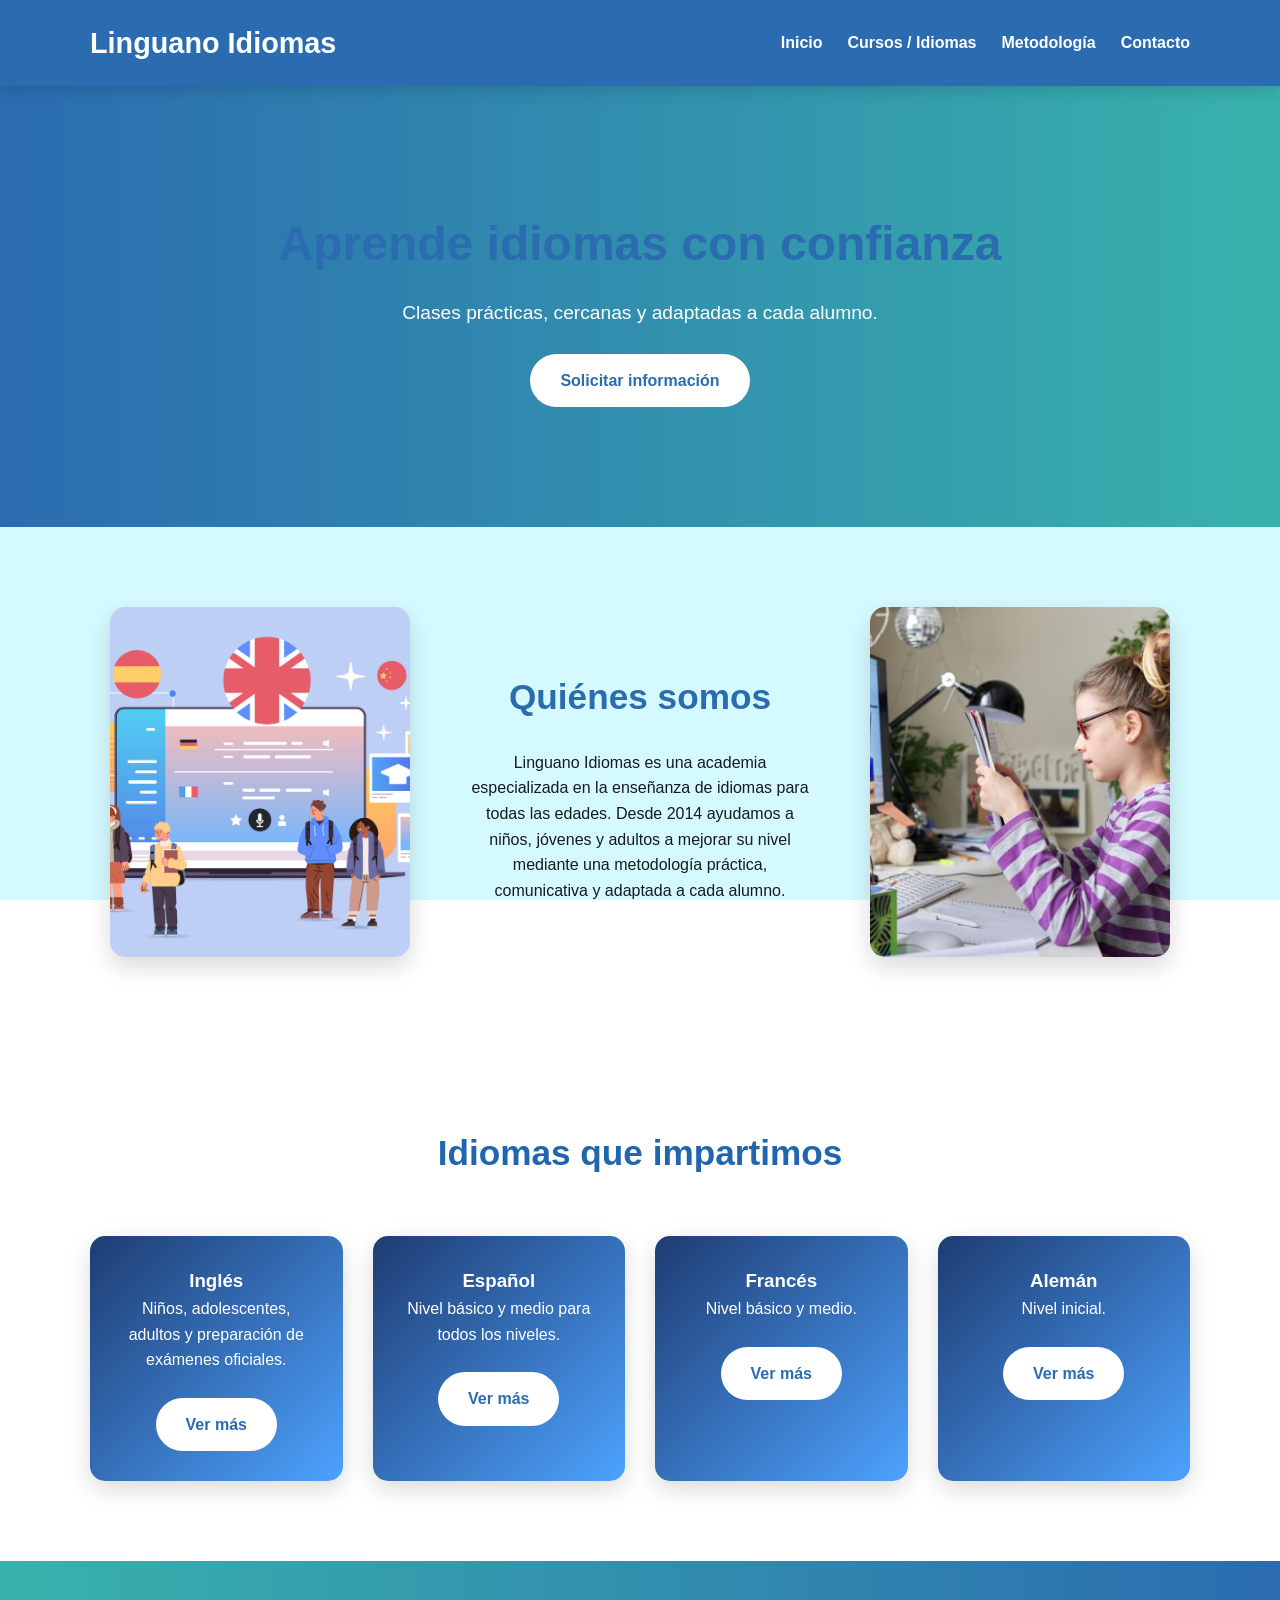
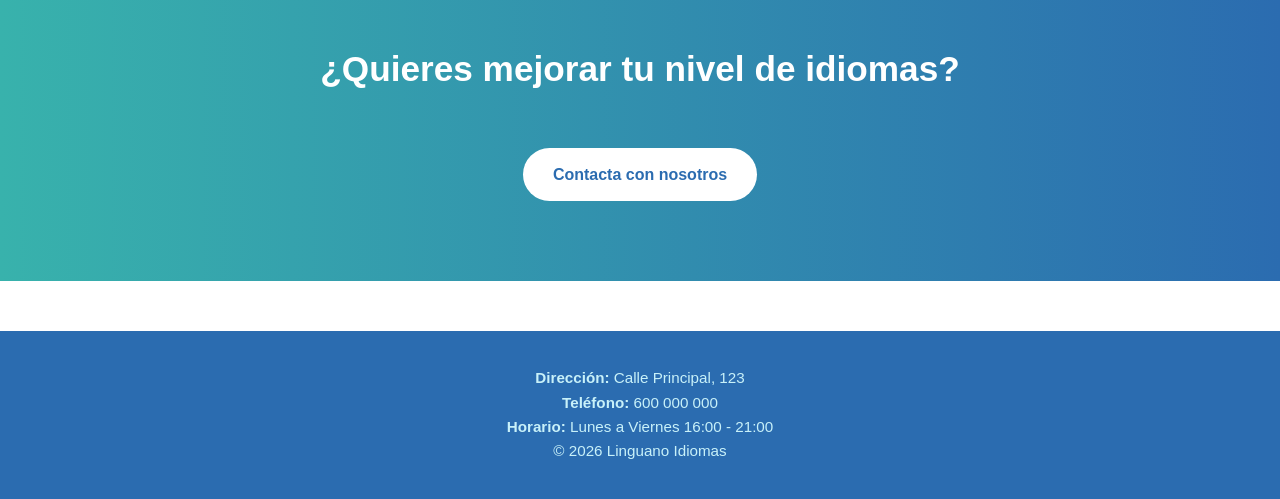
==== index.html @ e3bc6865 "Update index.html" ====
<!DOCTYPE html>
<html lang="es">
<head>
    <meta charset="UTF-8">
    <meta name="viewport" content="width=device-width, initial-scale=1.0">
    <title>Linguano Idiomas</title>
    <link rel="stylesheet" href="CSS/styles.css">
</head>
<body>
<header class="header">
    <div class="container">
        <a href="index.html" class="logo">Linguano Idiomas</a>
        <ul class="nav">
            <li><a href="index.html">Inicio</a></li>
            <li><a href="cursos.html">Cursos / Idiomas</a></li>
            <li><a href="metodologia.html">Metodología</a></li>
            <li><a href="contacto.html">Contacto</a></li>
        </ul>
    </div>
</header>

<section class="hero">
    <div class="container">
        <h2>Aprende idiomas con confianza</h2>
        <p>Clases prácticas, cercanas y adaptadas a cada alumno.</p>
        <a href="contacto.html" class="btn">Solicitar información</a>
    </div>
</section>

<section class="about">
    <div class="container about-content">
        
        <div class="about-img left">
            <img src="Img.idiomas/quienessomos2.jpg" alt="Academia Linguano">
        </div>

        <div class="about-text">
            <h2>Quiénes somos</h2>
            <p>
                Linguano Idiomas es una academia especializada en la enseñanza de idiomas para todas las edades. 
                Desde 2014 ayudamos a niños, jóvenes y adultos a mejorar su nivel mediante una metodología práctica, comunicativa y adaptada a cada alumno.
            </p>
        </div>

        <div class="about-img right">
            <img src="Img.idiomas/quienessomos1.jpg" alt="Clases en Linguano">
        </div>

    </div>
</section>

<section class="languages">
    <div class="container">
        <h2>Idiomas que impartimos</h2>
        <div class="cards">
            <div class="card">
                <h3>Inglés</h3>
                <p>Niños, adolescentes, adultos y preparación de exámenes oficiales.</p>
                <a href="ingles.html" class="btn">Ver más</a>
            </div>
            <div class="card">
                <h3>Español</h3>
                <p>Nivel básico y medio para todos los niveles.</p>
                <a href="espanol.html" class="btn">Ver más</a>
            </div>
            <div class="card">
                <h3>Francés</h3>
                <p>Nivel básico y medio.</p>
                <a href="frances.html" class="btn">Ver más</a>
            </div>
            <div class="card">
                <h3>Alemán</h3>
                <p>Nivel inicial.</p>
                <a href="aleman.html" class="btn">Ver más</a>
            </div>
        </div>
    </div>
</section>

<section class="cta">
    <div class="container">
        <h2>¿Quieres mejorar tu nivel de idiomas?</h2>
        <a href="contacto.html" class="btn">Contacta con nosotros</a>
    </div>
</section>

<footer class="footer">
    <div class="container">
        <p><strong>Dirección:</strong> Calle Principal, 123</p>
        <p><strong>Teléfono:</strong> 600 000 000</p>
        <p><strong>Horario:</strong> Lunes a Viernes 16:00 - 21:00</p>
        <p>© 2026 Linguano Idiomas</p>
    </div>
</footer>
</body>

</html>
---- CSS/styles.css ----
* {
    margin: 0;
    padding: 0;
    box-sizing: border-box;
}

body {
    font-family: 'Segoe UI', Tahoma, Geneva, Verdana, sans-serif;
    line-height: 1.6;
    background: url("Img.idiomas/fondo.jpg") no-repeat center center/cover;
    color: #161b1c;
    position: relative;
}
body::before {
    content: "";
    position: fixed;
    inset: 0;
    background: rgba(207, 250, 255, 0.886);
    backdrop-filter: blur(6px);
    z-index: -1;
}

.container {
    width: 90%;
    max-width: 1100px;
    margin: auto;
}

.header {
    background: #2b6cb0;
    color: white;
    padding: 20px 0;
    position: sticky;
    top: 0;
    z-index: 100;
    box-shadow: 0 4px 15px rgba(0,0,0,0.15);
}

.header .container {
    display: flex;
    justify-content: space-between;
    align-items: center;
}

.logo {
    font-size: 1.8rem;
    font-weight: bold;
    color: #fff;
    text-decoration: none;
    transition: transform 0.3s ease;
}

.logo:hover {
    transform: scale(1.08);
}

.nav {
    list-style: none;
    display: flex;
    gap: 25px;
}

.nav a {
    color: white;
    text-decoration: none;
    font-weight: 600;
    position: relative;
}

.nav a::after {
    content: "";
    position: absolute;
    left: 0;
    bottom: -5px;
    width: 0%;
    height: 2px;
    background: white;
    transition: width 0.3s ease;
}

.nav a:hover::after {
    width: 100%;
}

.hero {
    background: linear-gradient(to right, #2b6cb0, #38b2ac);
    color: white;
    text-align: center;
    padding: 120px 20px;
}

.hero h2 {
    font-size: 3rem;
    margin-bottom: 15px;
    animation: fadeInDown 1s ease;
}

.hero p {
    font-size: 1.2rem;
    animation: fadeInUp 1s ease;
}

.btn {
    display: inline-block;
    background: white;
    color: #2b6cb0;
    padding: 14px 30px;
    margin-top: 25px;
    text-decoration: none;
    font-weight: bold;
    border-radius: 50px;
    transition: all 0.3s ease;
}

.btn:hover {
    background: #e6eefc;
    transform: translateY(-4px);
    box-shadow: 0 10px 25px rgba(0,0,0,0.2);
}

section {
    padding: 80px 0;
    text-align: center;
}

h2 {
    font-size: 2.2rem;
    margin-bottom: 25px;
    color: #2b6cb0;
}

.cards {
    display: grid;
    grid-template-columns: repeat(auto-fit, minmax(250px, 1fr));
    gap: 30px;
    margin-top: 40px;
}

.card {
    background: linear-gradient(135deg, #1e3c72, #4da3ff);
    border-radius: 15px;
    padding: 30px 25px; 
    box-shadow: 0 8px 25px rgba(0,0,0,0.15);
    transition: all 0.4s ease;
    cursor: pointer;
    position: relative;
    color: white;
}

.card img {
    width: 100%;
    height: 230px;
    object-fit: cover;
    display: block;
}

.card-content {
    padding: 20px;
}

.card:hover {
    transform: translateY(-12px) scale(1.04);
    box-shadow: 0 20px 45px rgba(0,0,0,0.18);
}

.cta {
    background: linear-gradient(to right, #38b2ac, #2b6cb0);
    color: rgb(203, 238, 236);
}

.cta h2 {
    color: white;
}

form {
    max-width: 600px;
    margin: 0 auto;
    display: flex;
    flex-direction: column;
    gap: 1.2rem;
}

input, textarea {
    padding: 0.9rem;
    border-radius: 10px;
    border: 1px solid #ccc;
    font-size: 1rem;
    transition: all 0.3s ease;
}

input:focus, textarea:focus {
    outline: none;
    border-color: #2b6cb0;
    box-shadow: 0 0 12px rgba(43,108,176,0.25);
}

button[type="submit"] {
    background: #2b6cb0;
    color: #c9eff3;
    padding: 0.9rem;
    border: none;
    border-radius: 50px;
    font-size: 1rem;
    cursor: pointer;
    transition: all 0.3s ease;
}

button[type="submit"]:hover {
    background: #38b2ac;
}

.footer {
    background: #2b6cb0;
    color: rgb(200, 241, 249);
    text-align: center;
    padding: 35px 0;
    font-size: 0.95rem;
    margin-top: 50px;
}

@keyframes fadeInDown {
    from {
        opacity: 0;
        transform: translateY(-30px);
    }
    to {
        opacity: 1;
        transform: translateY(0);
    }
}

@keyframes fadeInUp {
    from {
        opacity: 0;
        transform: translateY(30px);
    }
    to {
        opacity: 1;
        transform: translateY(0);
    }
}

@media (max-width: 768px) {
    .hero h2 {
        font-size: 2rem;
    }

    .header .container {
        flex-direction: column;
        gap: 15px;
    }

    .nav {
        flex-direction: column;
        align-items: center;
        gap: 12px;
    }
}

.about-content {
    display: flex;
    align-items: center;
    justify-content: space-between;
    gap: 40px;
}

.about-text {
    flex: 1;
    text-align: center;
}

.about-img {
    flex: 1;
}

.about-img img {
    width: 100%;
    max-width: 300px;
    height: 350px;
    object-fit: cover;
    border-radius: 15px;
    box-shadow: 0 10px 25px rgba(0,0,0,0.15);
    transition: transform 0.4s ease;
}

.about-img img:hover {
    transform: scale(1.05);
}

@media (max-width: 900px) {
    .about-content {
        flex-direction: column;
        text-align: center;
    }

    .about-img img {
        height: 250px;
    }
}

.back-arrow {
    position: fixed;
    top: 20px;
    left: 20px;
    background: #2b6cb0;
    color: white;
    font-size: 22px;
    width: 45px;
    height: 45px;
    display: flex;
    align-items: center;
    justify-content: center;
    border-radius: 50%;
    text-decoration: none;
    box-shadow: 0 6px 18px rgba(0,0,0,0.25);
    transition: all 0.3s ease;
    z-index: 999;
}

.back-home {
    position: fixed;
    top: 100px;
    left: 25px;
    width: 50px;
    height: 50px;
    border-radius: 50%;

    display: flex;
    align-items: center;
    justify-content: center;

    font-size: 22px;
    text-decoration: none;

    background: rgba(43, 108, 176, 0.85);
    color: white;

    backdrop-filter: blur(8px);
    box-shadow: 0 10px 25px rgba(0,0,0,0.25);

    transition: all 0.3s ease;
    z-index: 1000;
}

.back-home:hover {
    transform: translateX(-5px) scale(1.1);
    background: #38b2ac;
    box-shadow: 0 15px 35px rgba(0,0,0,0.35);
}

.back-home span {
    transform: translateX(-1px);
}
.languages h2 {
    color:  rgb(31, 101, 175);
    position: relative;
}

.languages h2::after {
    content: "";
    display: block;
    width: 60px;
    height: 3px;
    background: rgba(255,255,255,0.6);
    margin: 12px auto 0;
    border-radius: 3px;
}
.back-header {
    display: flex;
    align-items: center;
    justify-content: center;
    width: 38px;
    height: 38px;
    border-radius: 50%;
    background: rgba(255,255,255,0.15);
    font-size: 18px;
}

.values {
    background: rgba(255, 255, 255, 0.4);
    backdrop-filter: blur(4px);
}

.values h2 {
    color: #2b6cb0;
}
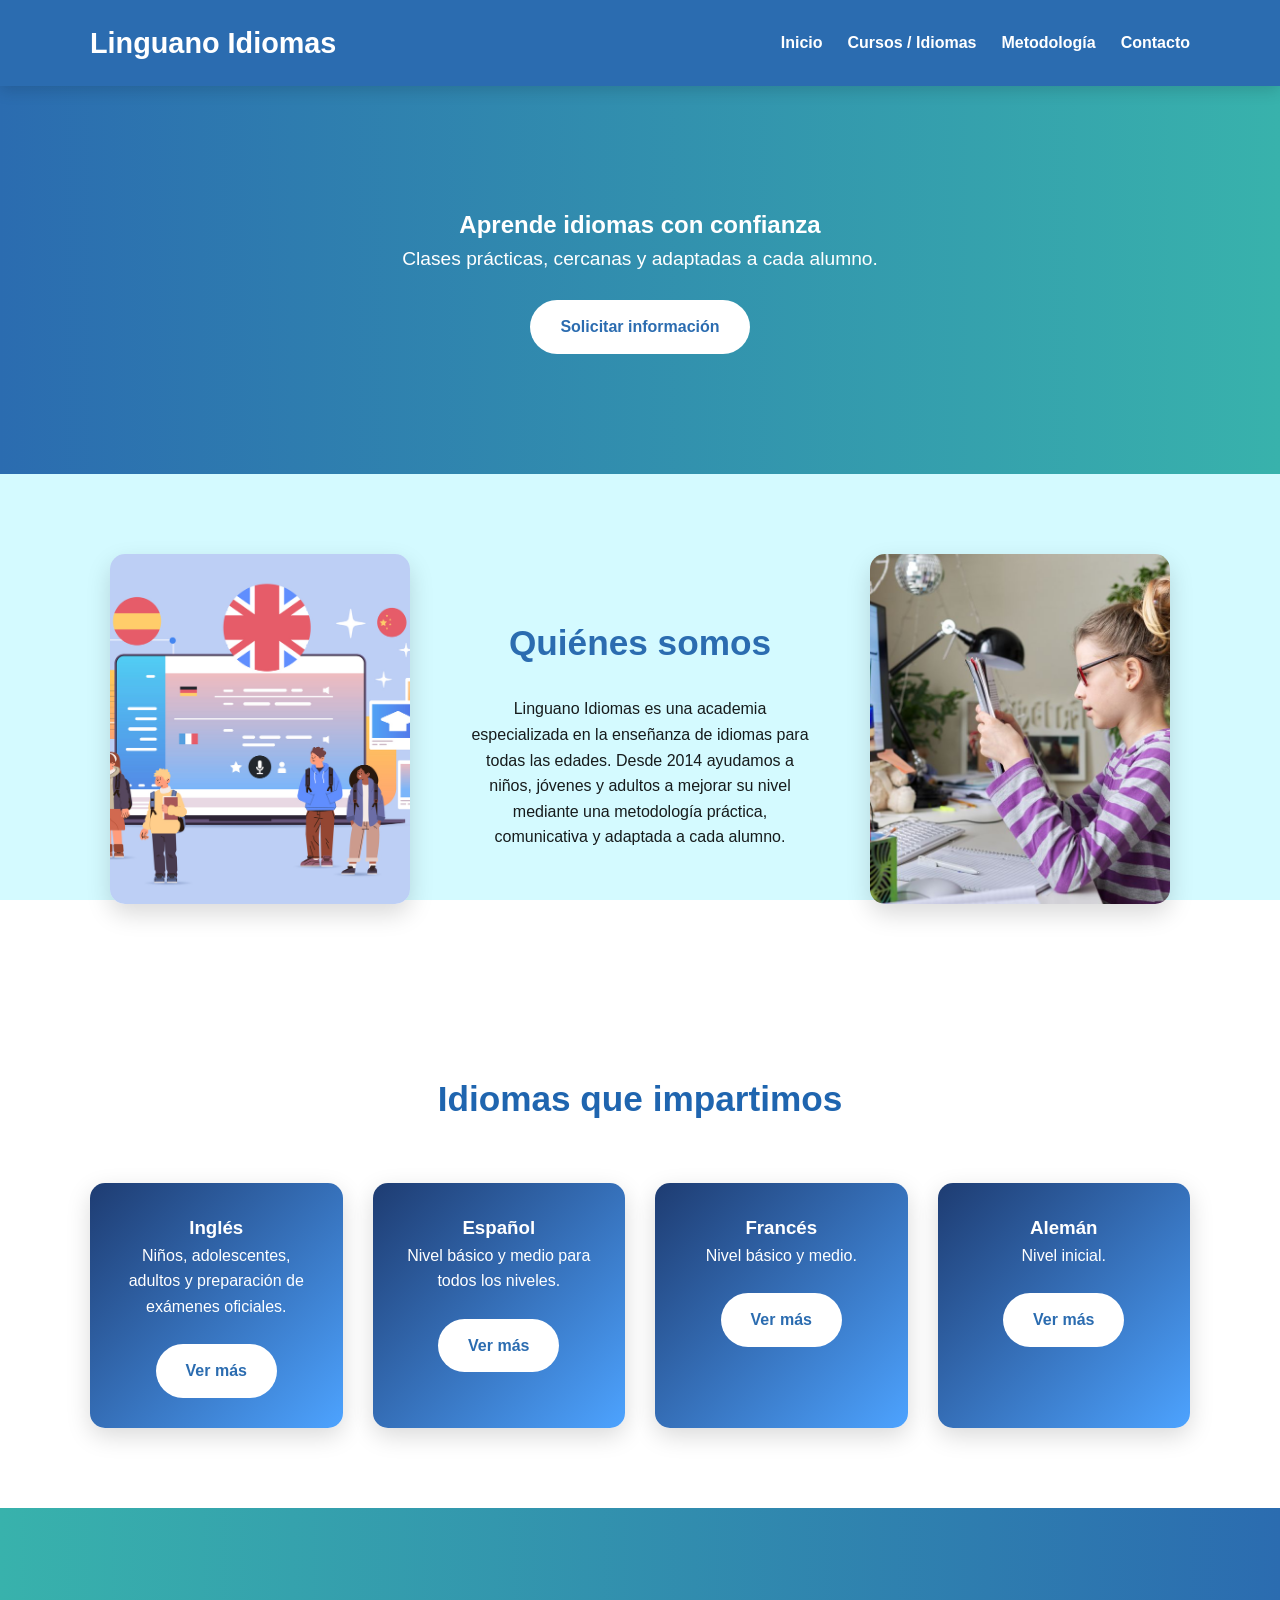
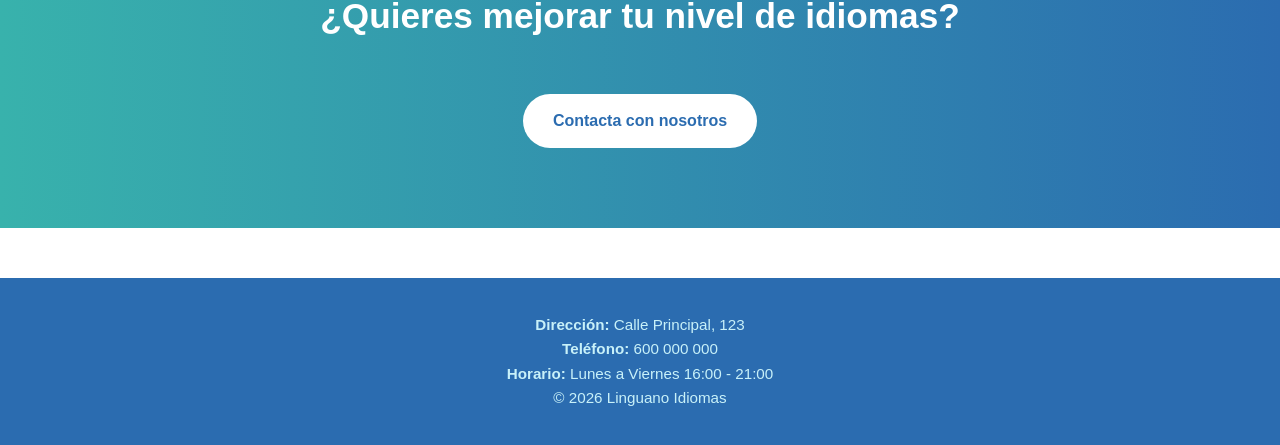
==== commit 7b804249: "Update index.html" ====
--- a/index.html
+++ b/index.html
@@ -21,7 +21,7 @@
 
 <section class="hero">
     <div class="container">
-        <h2>Aprende idiomas con confianza</h2>
+        <h1>Aprende idiomas con confianza</h1>
         <p>Clases prácticas, cercanas y adaptadas a cada alumno.</p>
         <a href="contacto.html" class="btn">Solicitar información</a>
     </div>
@@ -99,3 +99,4 @@
 
 
 
+
--- a/CSS/styles.css
+++ b/CSS/styles.css
@@ -383,4 +383,8 @@
 
 .values h2 {
     color: #2b6cb0;
-}+
+}
+.nav a:focus {
+   outline: 2px solid white;
+}
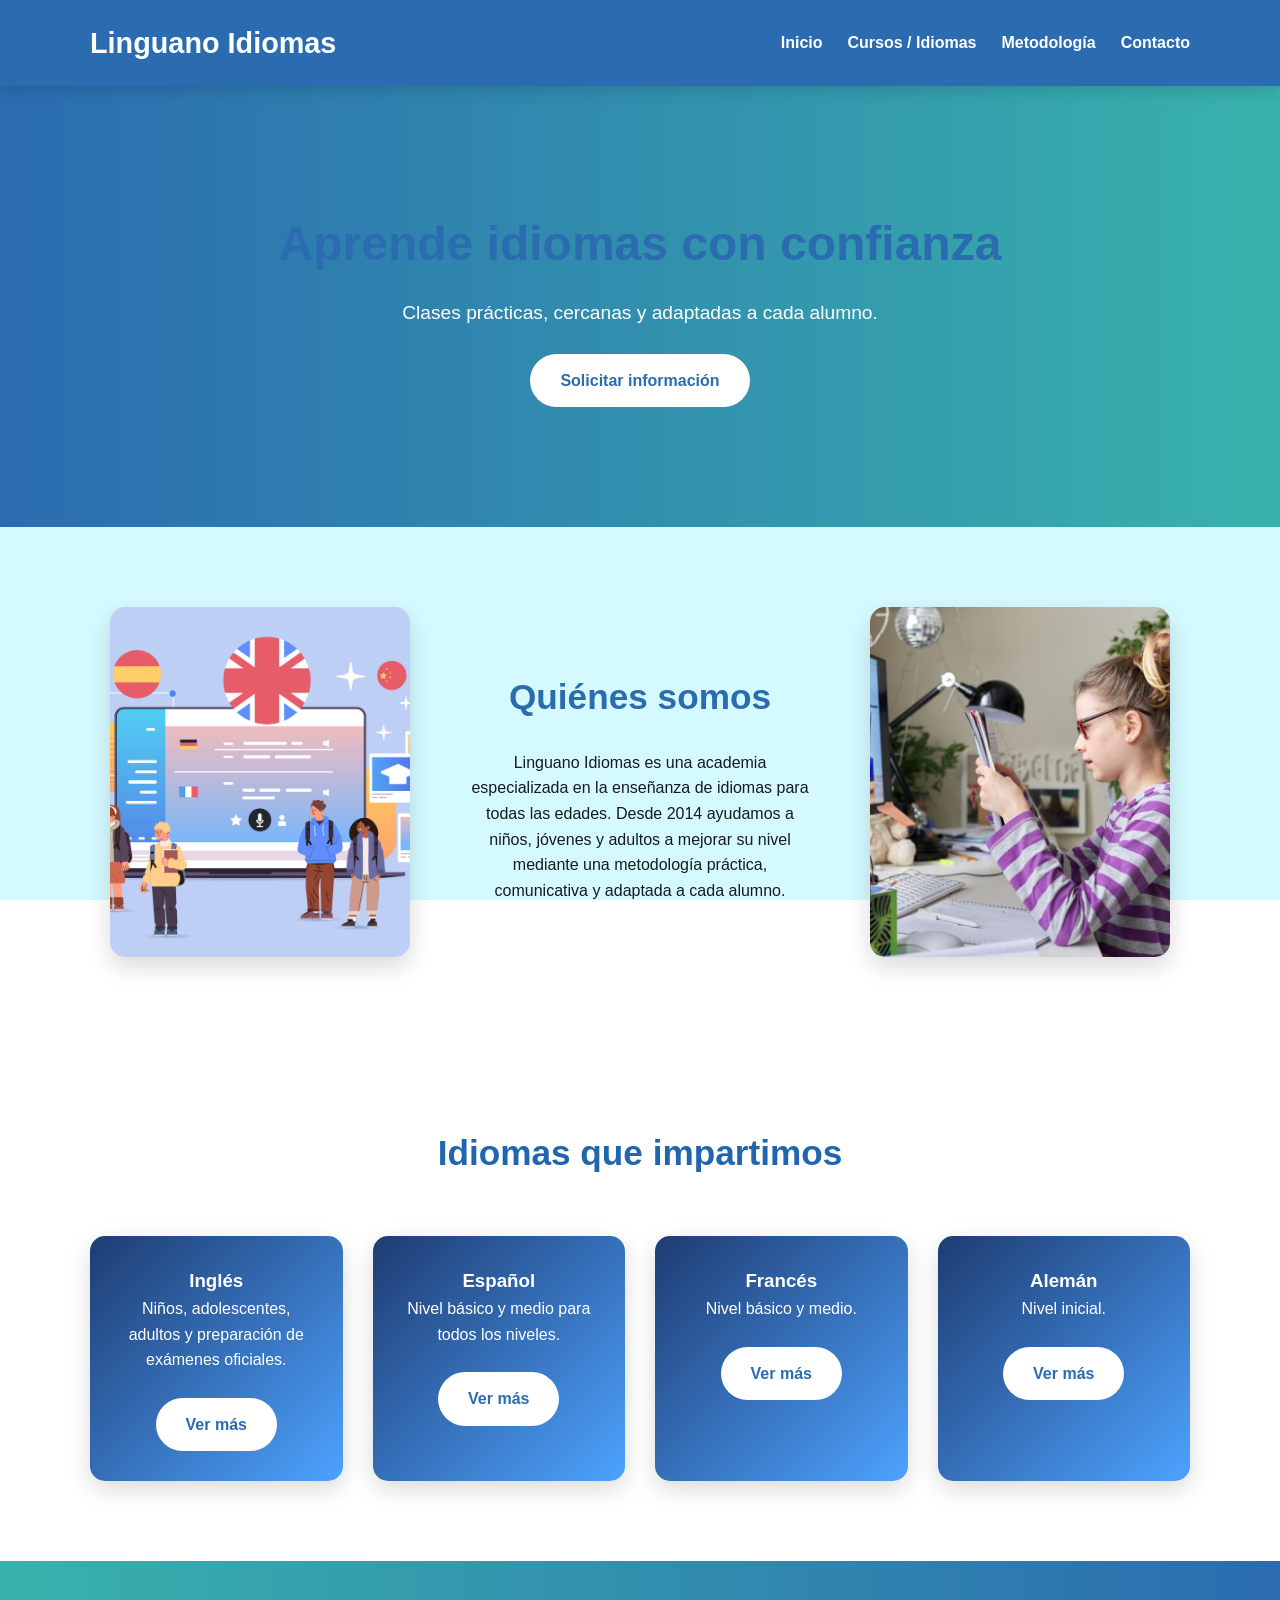
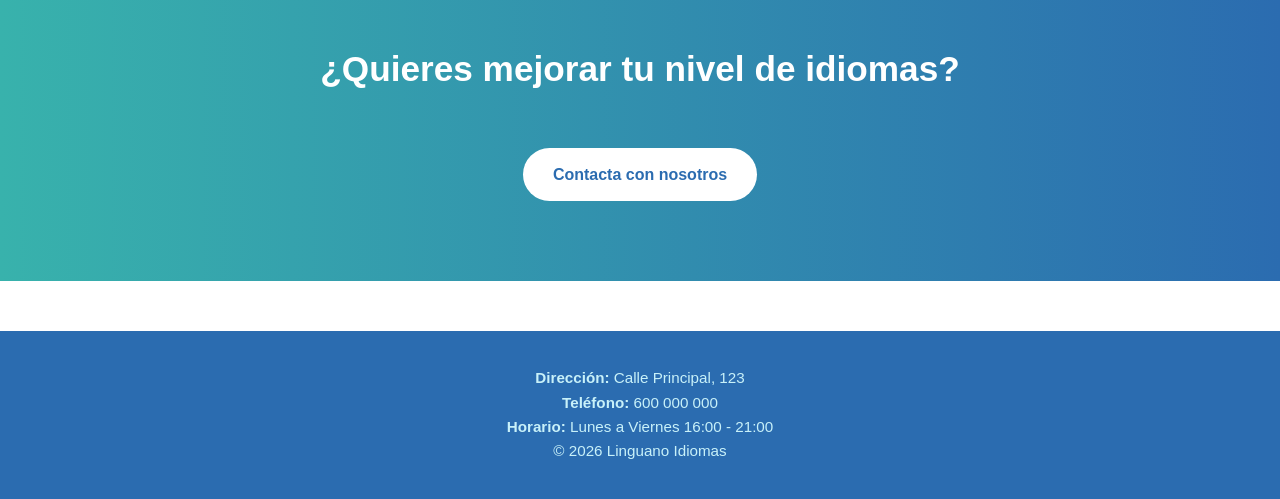
==== commit 36b7a760: "Update index.html" ====
--- a/index.html
+++ b/index.html
@@ -21,7 +21,7 @@
 
 <section class="hero">
     <div class="container">
-        <h1>Aprende idiomas con confianza</h1>
+        <h2>Aprende idiomas con confianza</h2>
         <p>Clases prácticas, cercanas y adaptadas a cada alumno.</p>
         <a href="contacto.html" class="btn">Solicitar información</a>
     </div>
@@ -100,3 +100,4 @@
 
 
 
+
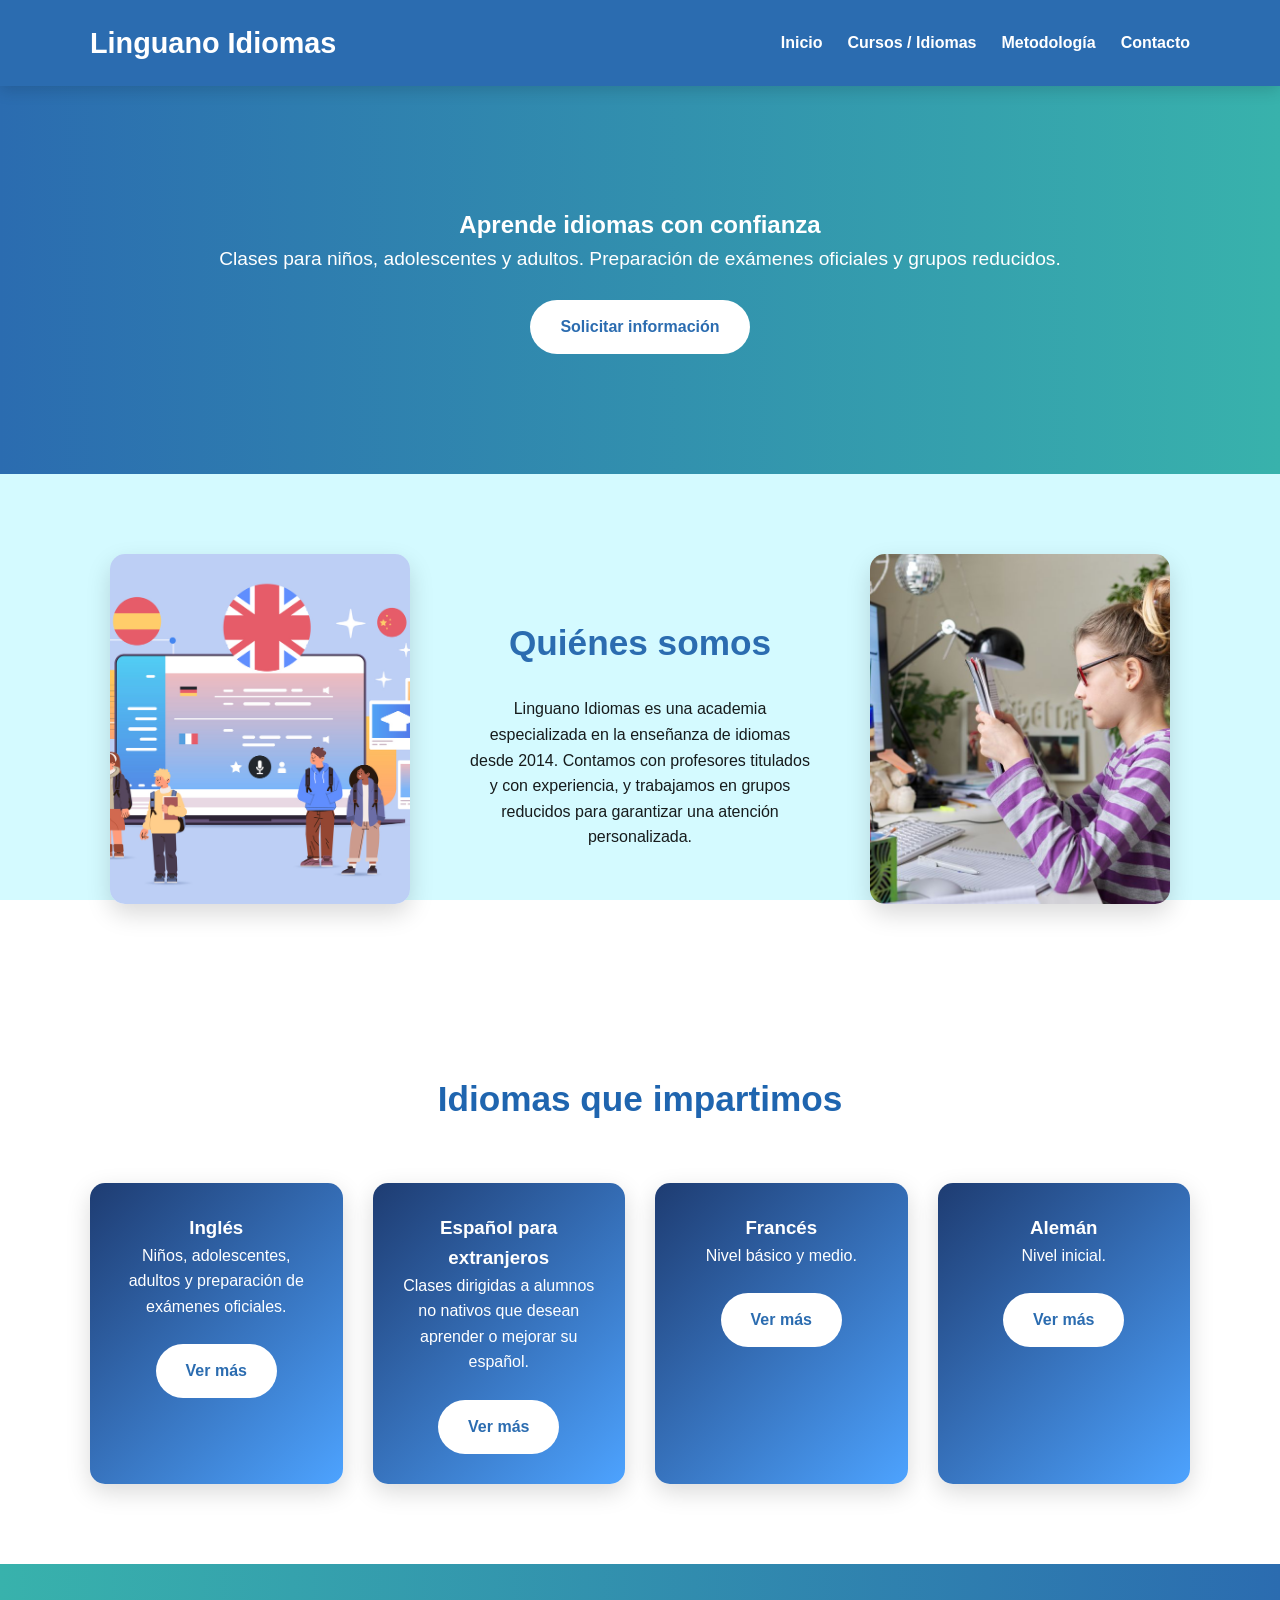
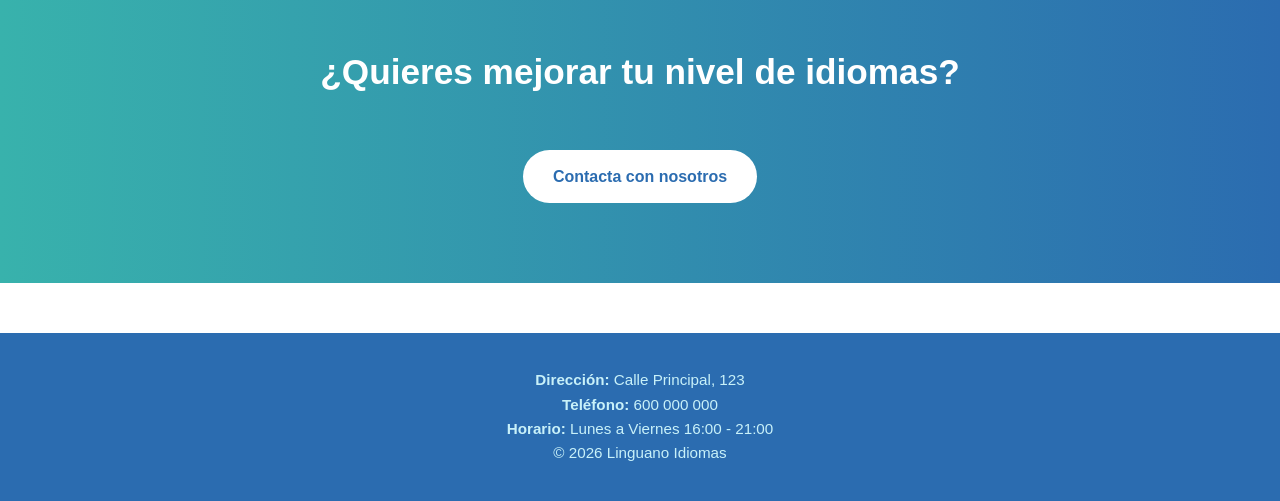
==== commit d239572c: "Update index.html" ====
--- a/index.html
+++ b/index.html
@@ -7,11 +7,12 @@
     <link rel="stylesheet" href="CSS/styles.css">
 </head>
 <body>
+
 <header class="header">
     <div class="container">
         <a href="index.html" class="logo">Linguano Idiomas</a>
         <ul class="nav">
-            <li><a href="index.html">Inicio</a></li>
+            <li><a href="index.html" class="active">Inicio</a></li>
             <li><a href="cursos.html">Cursos / Idiomas</a></li>
             <li><a href="metodologia.html">Metodología</a></li>
             <li><a href="contacto.html">Contacto</a></li>
@@ -21,8 +22,8 @@
 
 <section class="hero">
     <div class="container">
-        <h2>Aprende idiomas con confianza</h2>
-        <p>Clases prácticas, cercanas y adaptadas a cada alumno.</p>
+        <h1>Aprende idiomas con confianza</h1>
+        <p>Clases para niños, adolescentes y adultos. Preparación de exámenes oficiales y grupos reducidos.</p>
         <a href="contacto.html" class="btn">Solicitar información</a>
     </div>
 </section>
@@ -37,8 +38,9 @@
         <div class="about-text">
             <h2>Quiénes somos</h2>
             <p>
-                Linguano Idiomas es una academia especializada en la enseñanza de idiomas para todas las edades. 
-                Desde 2014 ayudamos a niños, jóvenes y adultos a mejorar su nivel mediante una metodología práctica, comunicativa y adaptada a cada alumno.
+                Linguano Idiomas es una academia especializada en la enseñanza de idiomas desde 2014.
+                Contamos con profesores titulados y con experiencia, y trabajamos en grupos reducidos
+                para garantizar una atención personalizada.
             </p>
         </div>
 
@@ -53,26 +55,31 @@
     <div class="container">
         <h2>Idiomas que impartimos</h2>
         <div class="cards">
+
             <div class="card">
                 <h3>Inglés</h3>
                 <p>Niños, adolescentes, adultos y preparación de exámenes oficiales.</p>
                 <a href="ingles.html" class="btn">Ver más</a>
             </div>
+
             <div class="card">
-                <h3>Español</h3>
-                <p>Nivel básico y medio para todos los niveles.</p>
+                <h3>Español para extranjeros</h3>
+                <p>Clases dirigidas a alumnos no nativos que desean aprender o mejorar su español.</p>
                 <a href="espanol.html" class="btn">Ver más</a>
             </div>
+
             <div class="card">
                 <h3>Francés</h3>
                 <p>Nivel básico y medio.</p>
                 <a href="frances.html" class="btn">Ver más</a>
             </div>
+
             <div class="card">
                 <h3>Alemán</h3>
                 <p>Nivel inicial.</p>
                 <a href="aleman.html" class="btn">Ver más</a>
             </div>
+
         </div>
     </div>
 </section>
@@ -92,12 +99,9 @@
         <p>© 2026 Linguano Idiomas</p>
     </div>
 </footer>
+
 </body>
-
 </html>
 
 
 
-
-
-
--- a/CSS/styles.css
+++ b/CSS/styles.css
@@ -388,3 +388,6 @@
 .nav a:focus {
    outline: 2px solid white;
 }
+.btn:focus {
+    outline: 3px solid white;
+}
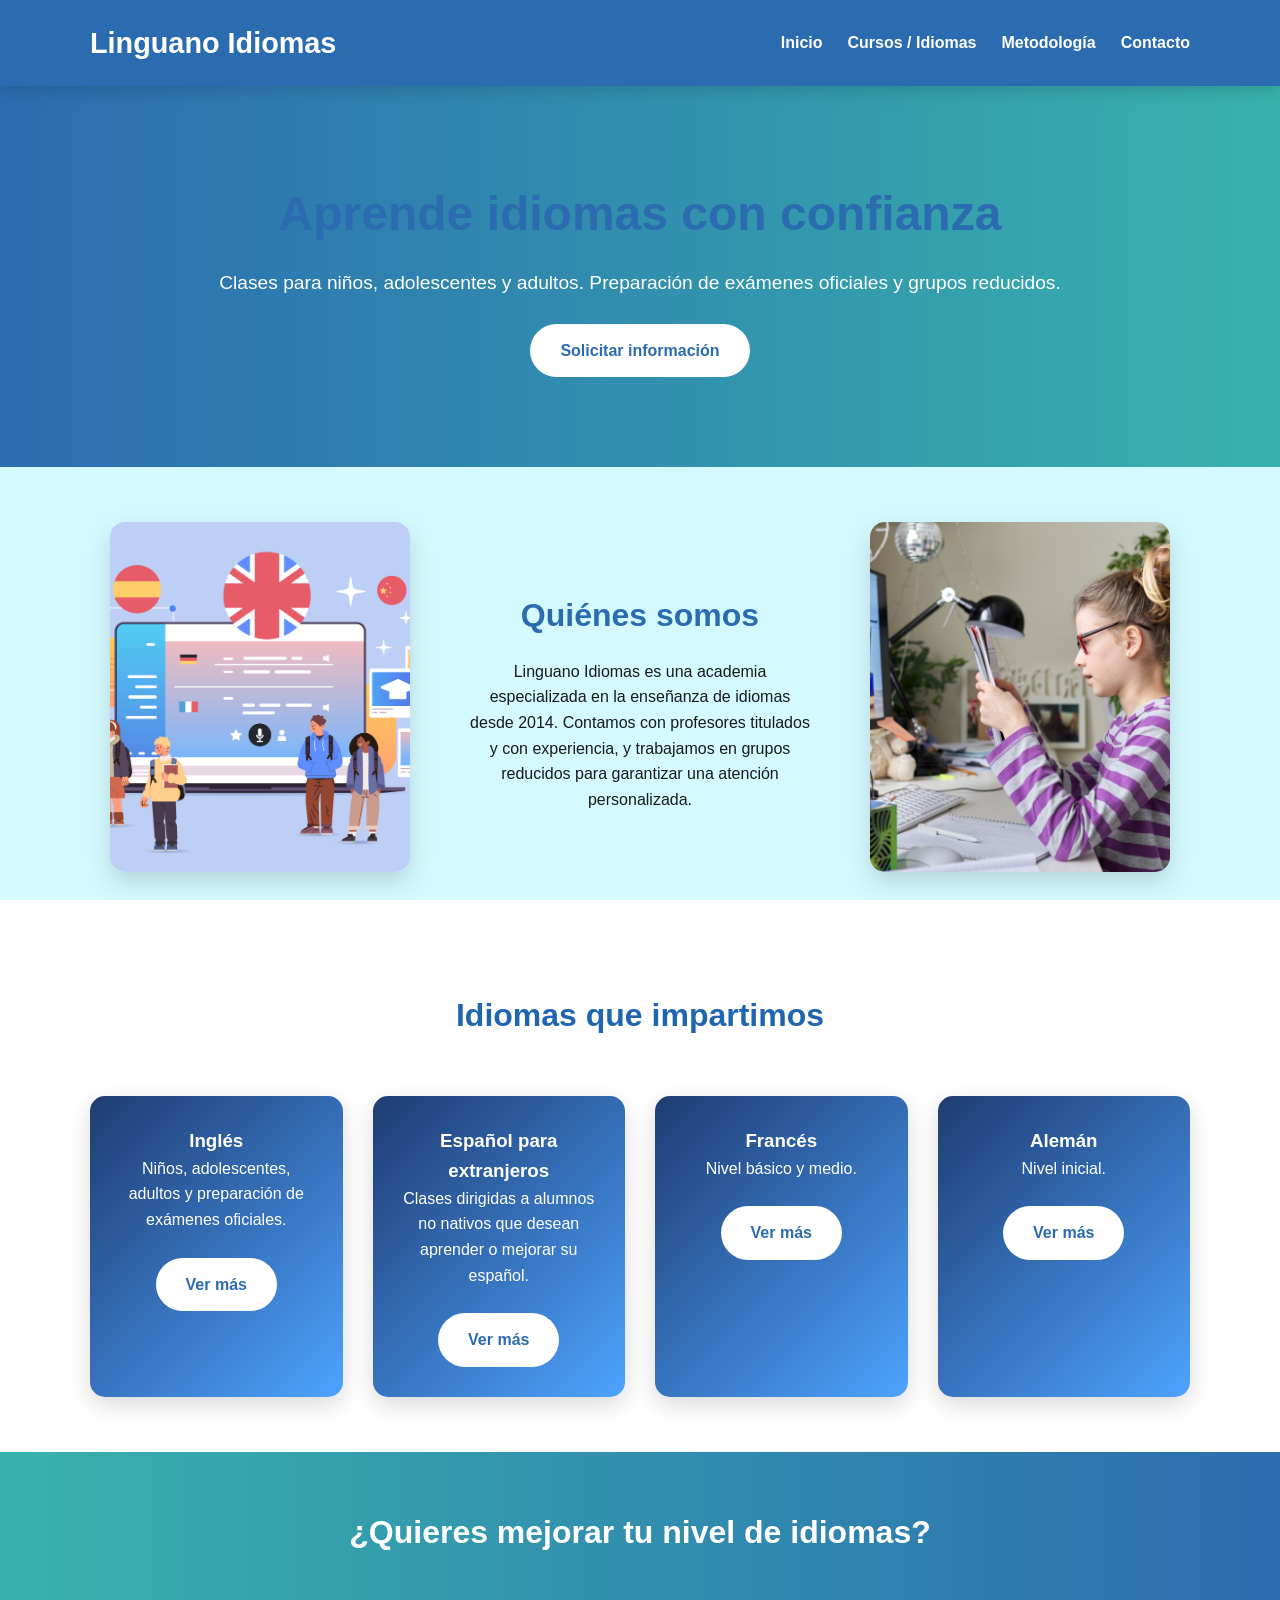
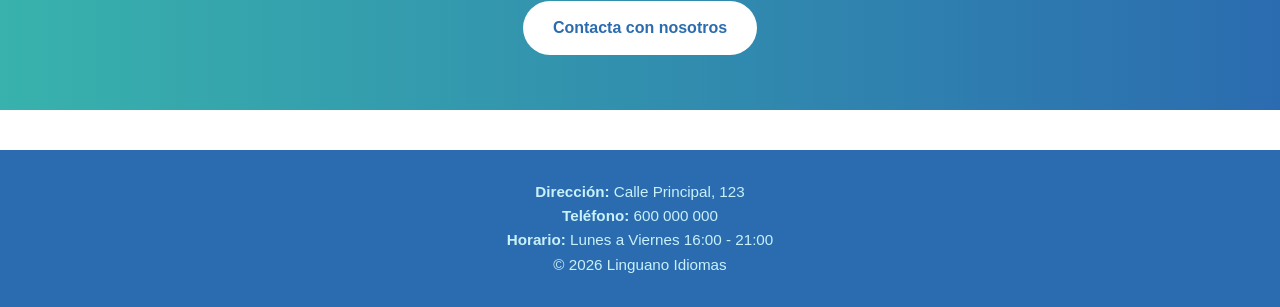
==== commit ce23a7a8: "Update index.html" ====
--- a/index.html
+++ b/index.html
@@ -22,7 +22,7 @@
 
 <section class="hero">
     <div class="container">
-        <h1>Aprende idiomas con confianza</h1>
+        <h2>Aprende idiomas con confianza</h2>
         <p>Clases para niños, adolescentes y adultos. Preparación de exámenes oficiales y grupos reducidos.</p>
         <a href="contacto.html" class="btn">Solicitar información</a>
     </div>
@@ -105,3 +105,4 @@
 
 
 
+
--- a/CSS/styles.css
+++ b/CSS/styles.css
@@ -86,7 +86,7 @@
     background: linear-gradient(to right, #2b6cb0, #38b2ac);
     color: white;
     text-align: center;
-    padding: 120px 20px;
+    padding: 90px 20px;
 }
 
 .hero h2 {
@@ -119,13 +119,13 @@
 }
 
 section {
-    padding: 80px 0;
+    padding: 55px 0;
     text-align: center;
 }
 
 h2 {
-    font-size: 2.2rem;
-    margin-bottom: 25px;
+    font-size: 2rem;
+    margin-bottom: 18px;
     color: #2b6cb0;
 }
 
@@ -213,9 +213,9 @@
     background: #2b6cb0;
     color: rgb(200, 241, 249);
     text-align: center;
-    padding: 35px 0;
+    padding: 30px 0;
     font-size: 0.95rem;
-    margin-top: 50px;
+    margin-top: 40px;
 }
 
 @keyframes fadeInDown {
@@ -391,3 +391,30 @@
 .btn:focus {
     outline: 3px solid white;
 }
+
+.page-simple {
+    padding: 60px 0;
+}
+
+.page-simple p {
+    max-width: 750px;
+    margin: 0 auto 20px auto;
+}
+
+.page-simple ul {
+    list-style: none;
+    padding: 0;
+    margin-top: 10px;
+}
+
+.page-simple ul li {
+    margin-bottom: 10px;
+    font-size: 1.05rem;
+}
+
+.page-simple ul li::before {
+    content: "• ";
+    color: #2b6cb0;
+    font-weight: bold;
+}
+
